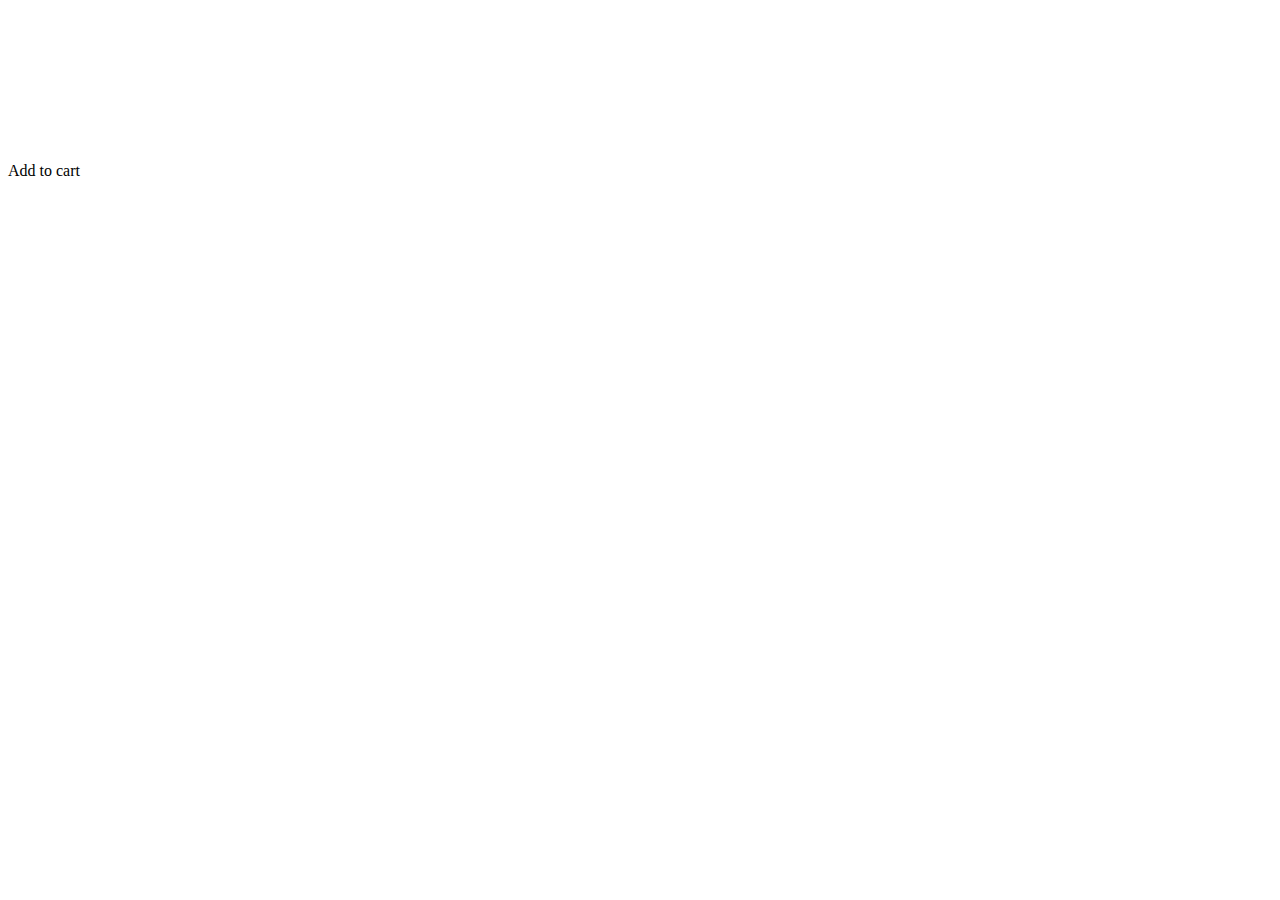
==== app/index.html @ c0d1b44d "Merge 70d07b01239157a41a69deb8fb4cd521e97755f4 into 593dfa5a5c3990608aa17533c5f5bc6cc156f8f8" ====
<!DOCTYPE html>
<html lang="en">
  <head>
    <meta charset="UTF-8" />
    <link rel="icon" type="image/svg+xml" href="favicon.svg" />
    <meta
      name="viewport"
      content="width=device-width, initial-scale=1.0"
    />
    <title>Multiform App</title>
  </head>
  <body>
    <header></header>
    <main id="app">
      <div class="left">
        <div id="p5-container"></div>
        <div id="p5-switcher"></div>
      </div>

      <canvas id="renderer"> </canvas>
    </main>
    <footer>
      <div id="p5-controls" class="control-target"></div>
      <!-- </div> -->
      <div id="buy">Add to cart</div>
    </footer>
    <script type="module" src="./app.js"></script>
  </body>
</html>
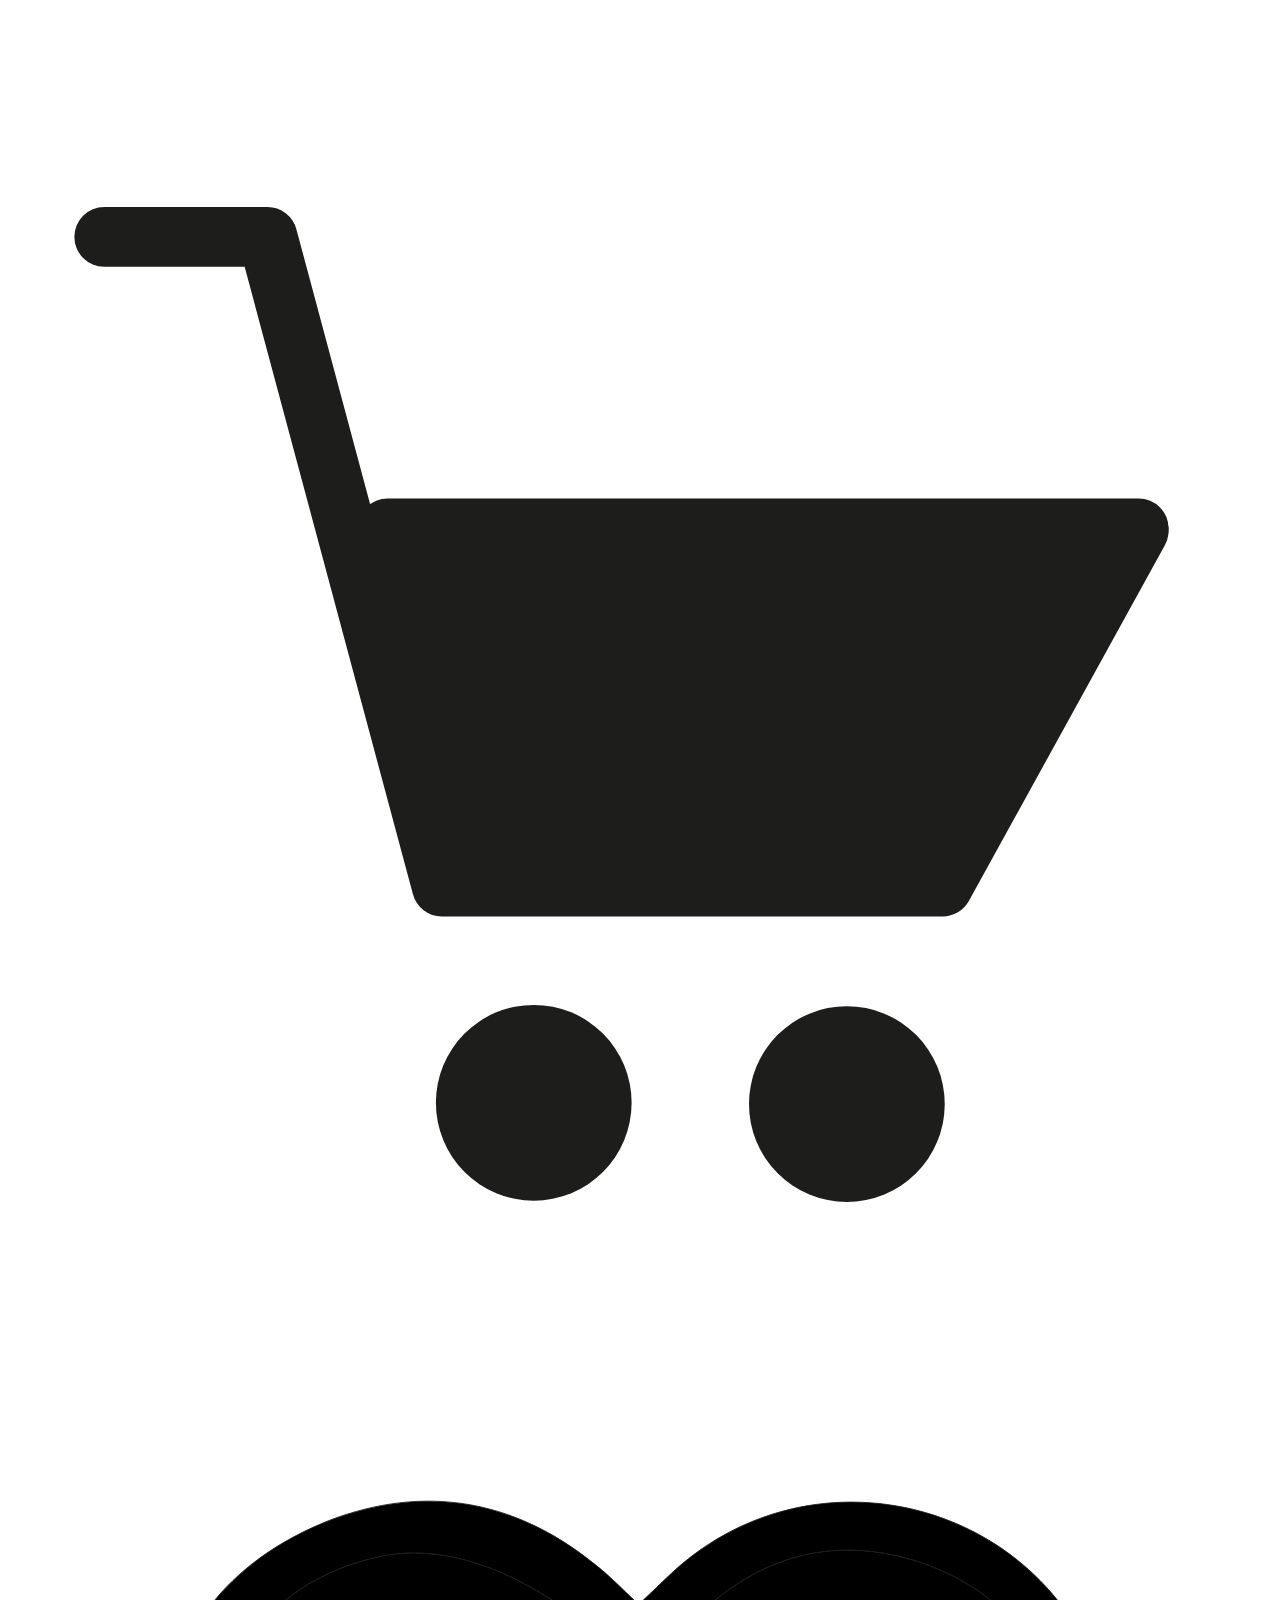
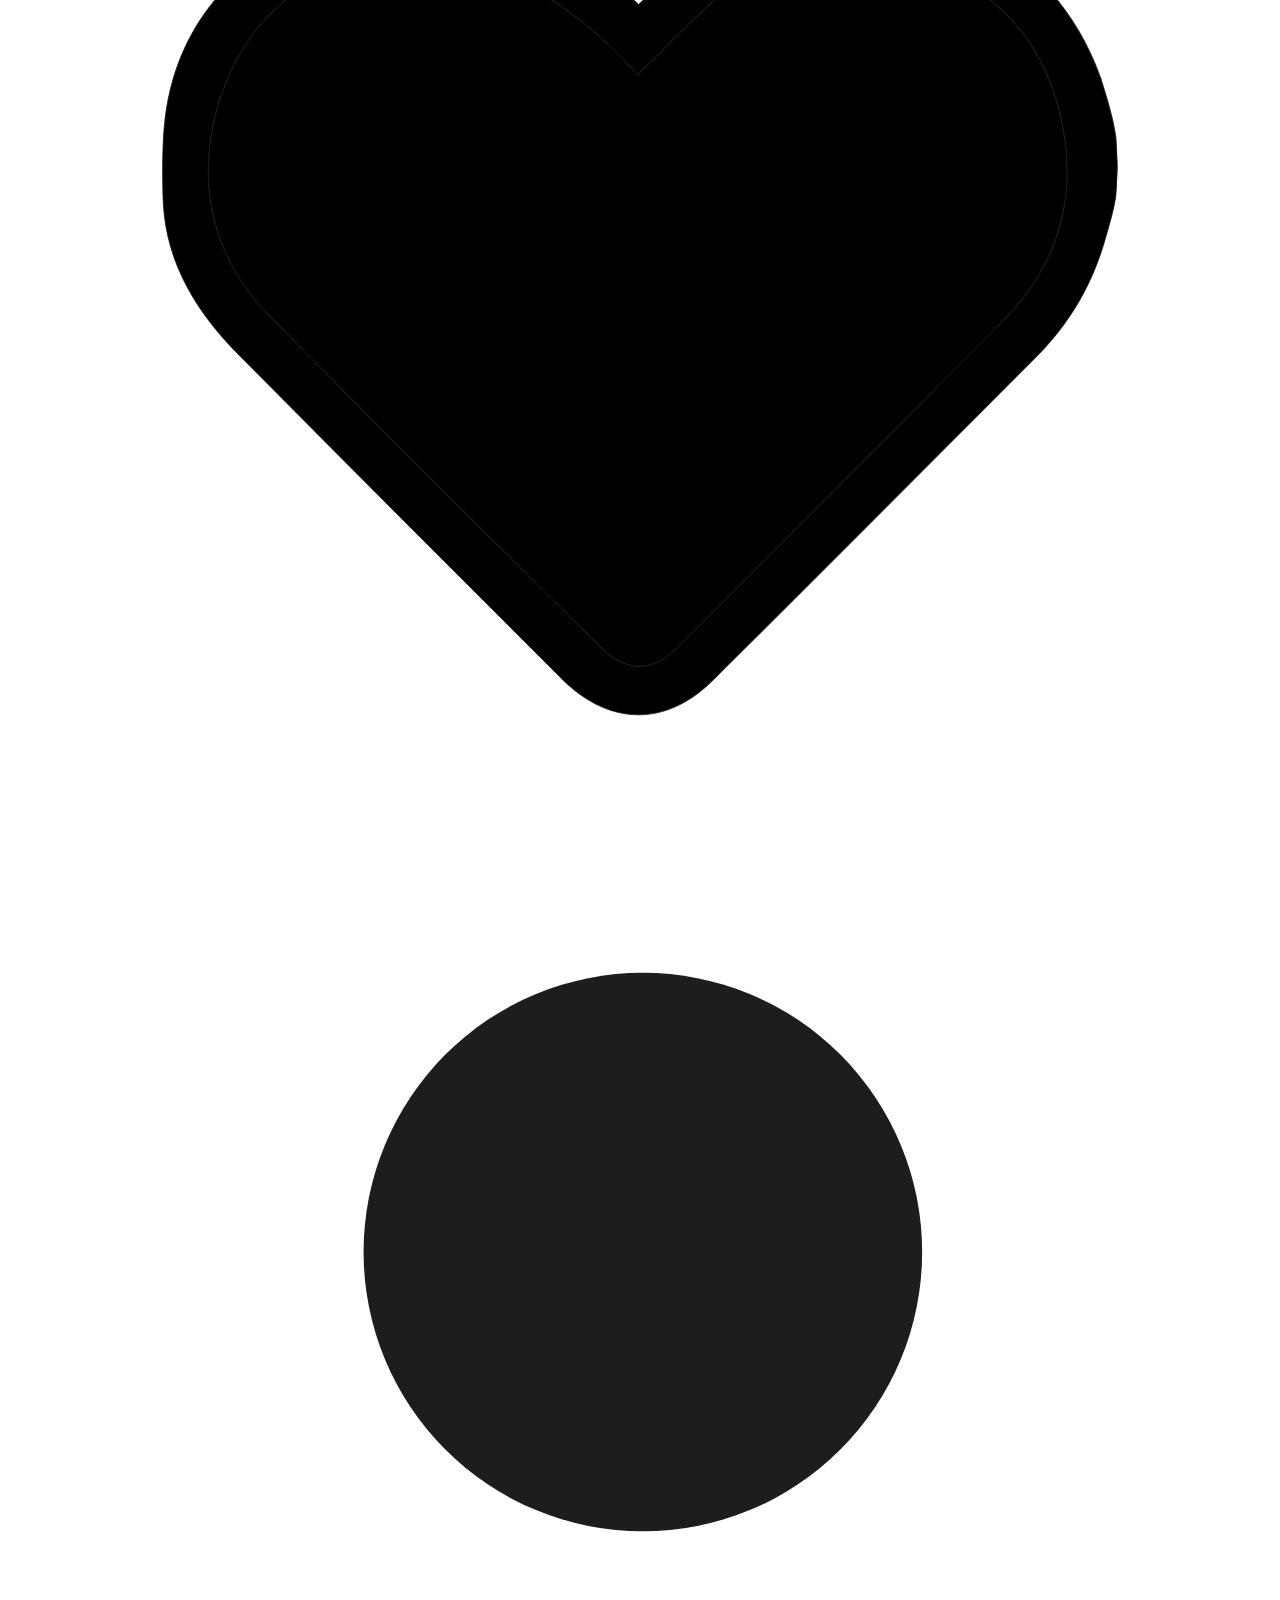
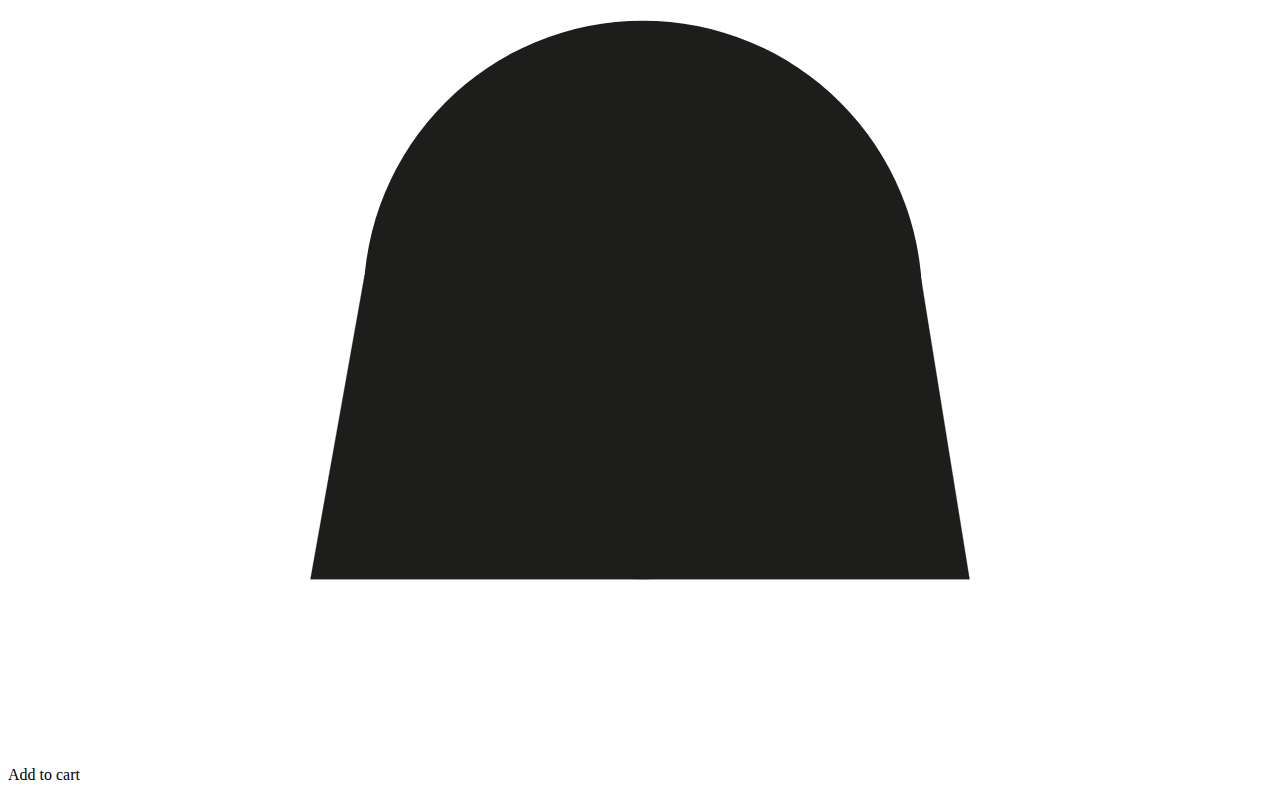
==== commit e02eb412: "Header App + CSS" ====
--- a/app/index.html
+++ b/app/index.html
@@ -3,14 +3,20 @@
   <head>
     <meta charset="UTF-8" />
     <link rel="icon" type="image/svg+xml" href="favicon.svg" />
-    <meta
-      name="viewport"
-      content="width=device-width, initial-scale=1.0"
-    />
+    <meta name="viewport" content="width=device-width, initial-scale=1.0" />
     <title>Multiform App</title>
   </head>
   <body>
-    <header></header>
+    <header>
+      <a href="index.html" class="Menu">
+        <div></div>
+        <div></div>
+        <div></div>
+      </a>
+      <a href="" class="Panier"><img src="/IMG/caddy.svg" alt="" /></a>
+      <a href="" class="Coeur"><img src="/IMG/heart.svg" alt="" /></a>
+      <a href="" class="User"><img src="/IMG/User.svg" alt="" /></a>
+    </header>
     <main id="app">
       <div class="left">
         <div id="p5-container"></div>
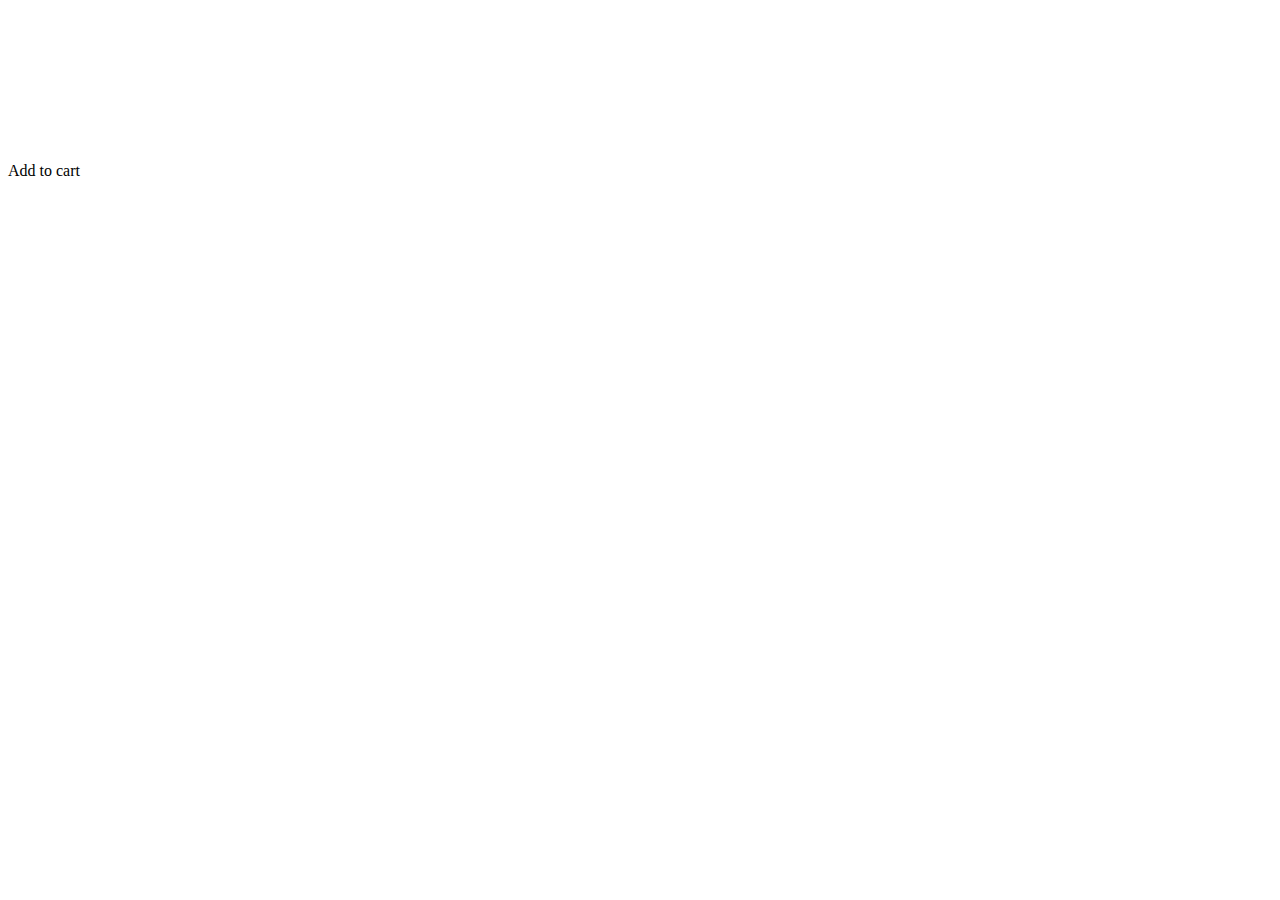
==== commit 19be3cb5: "Merge c6ce89d7fa16e4e6f43189e2707de36d47a5e35d into 593dfa5a5c3990608aa17533c5f5bc6cc156f8f8" ====
--- a/app/index.html
+++ b/app/index.html
@@ -3,20 +3,14 @@
   <head>
     <meta charset="UTF-8" />
     <link rel="icon" type="image/svg+xml" href="favicon.svg" />
-    <meta name="viewport" content="width=device-width, initial-scale=1.0" />
+    <meta
+      name="viewport"
+      content="width=device-width, initial-scale=1.0"
+    />
     <title>Multiform App</title>
   </head>
   <body>
-    <header>
-      <a href="index.html" class="Menu">
-        <div></div>
-        <div></div>
-        <div></div>
-      </a>
-      <a href="" class="Panier"><img src="/IMG/caddy.svg" alt="" /></a>
-      <a href="" class="Coeur"><img src="/IMG/heart.svg" alt="" /></a>
-      <a href="" class="User"><img src="/IMG/User.svg" alt="" /></a>
-    </header>
+    <header></header>
     <main id="app">
       <div class="left">
         <div id="p5-container"></div>
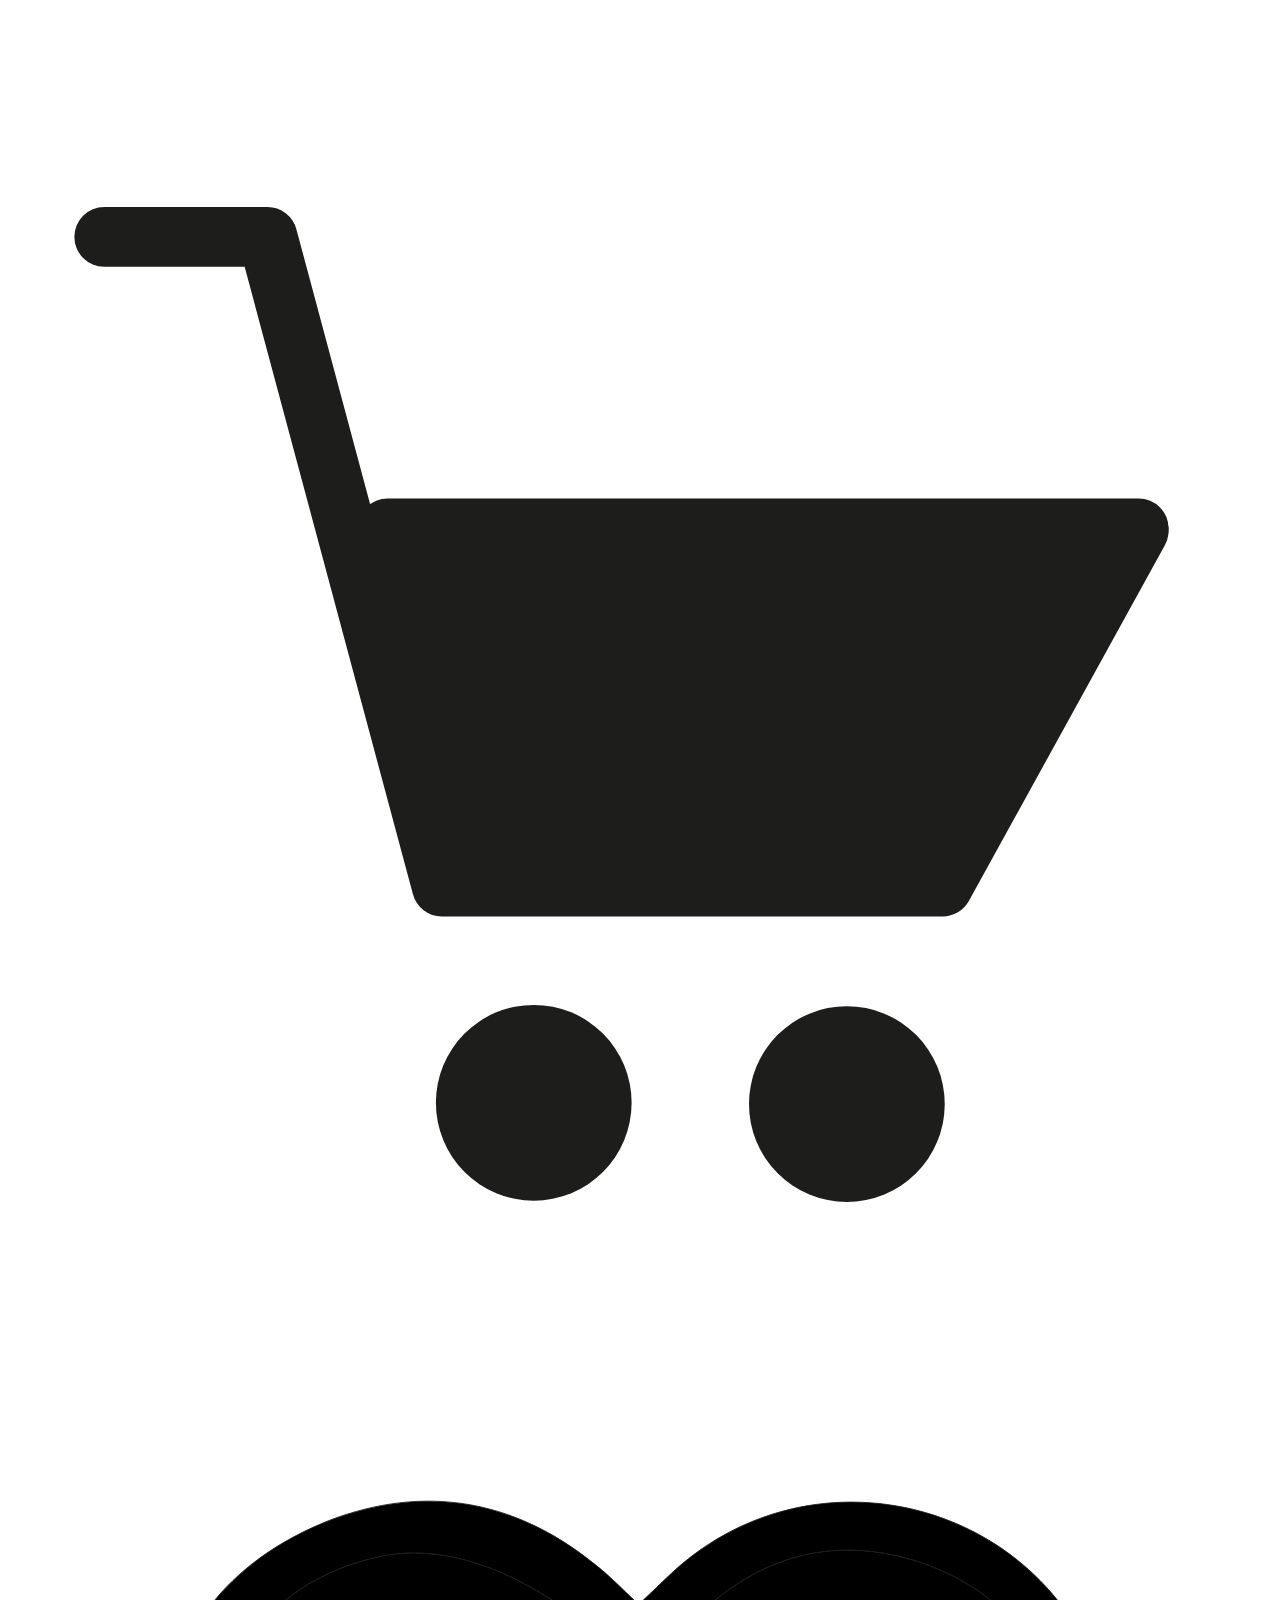
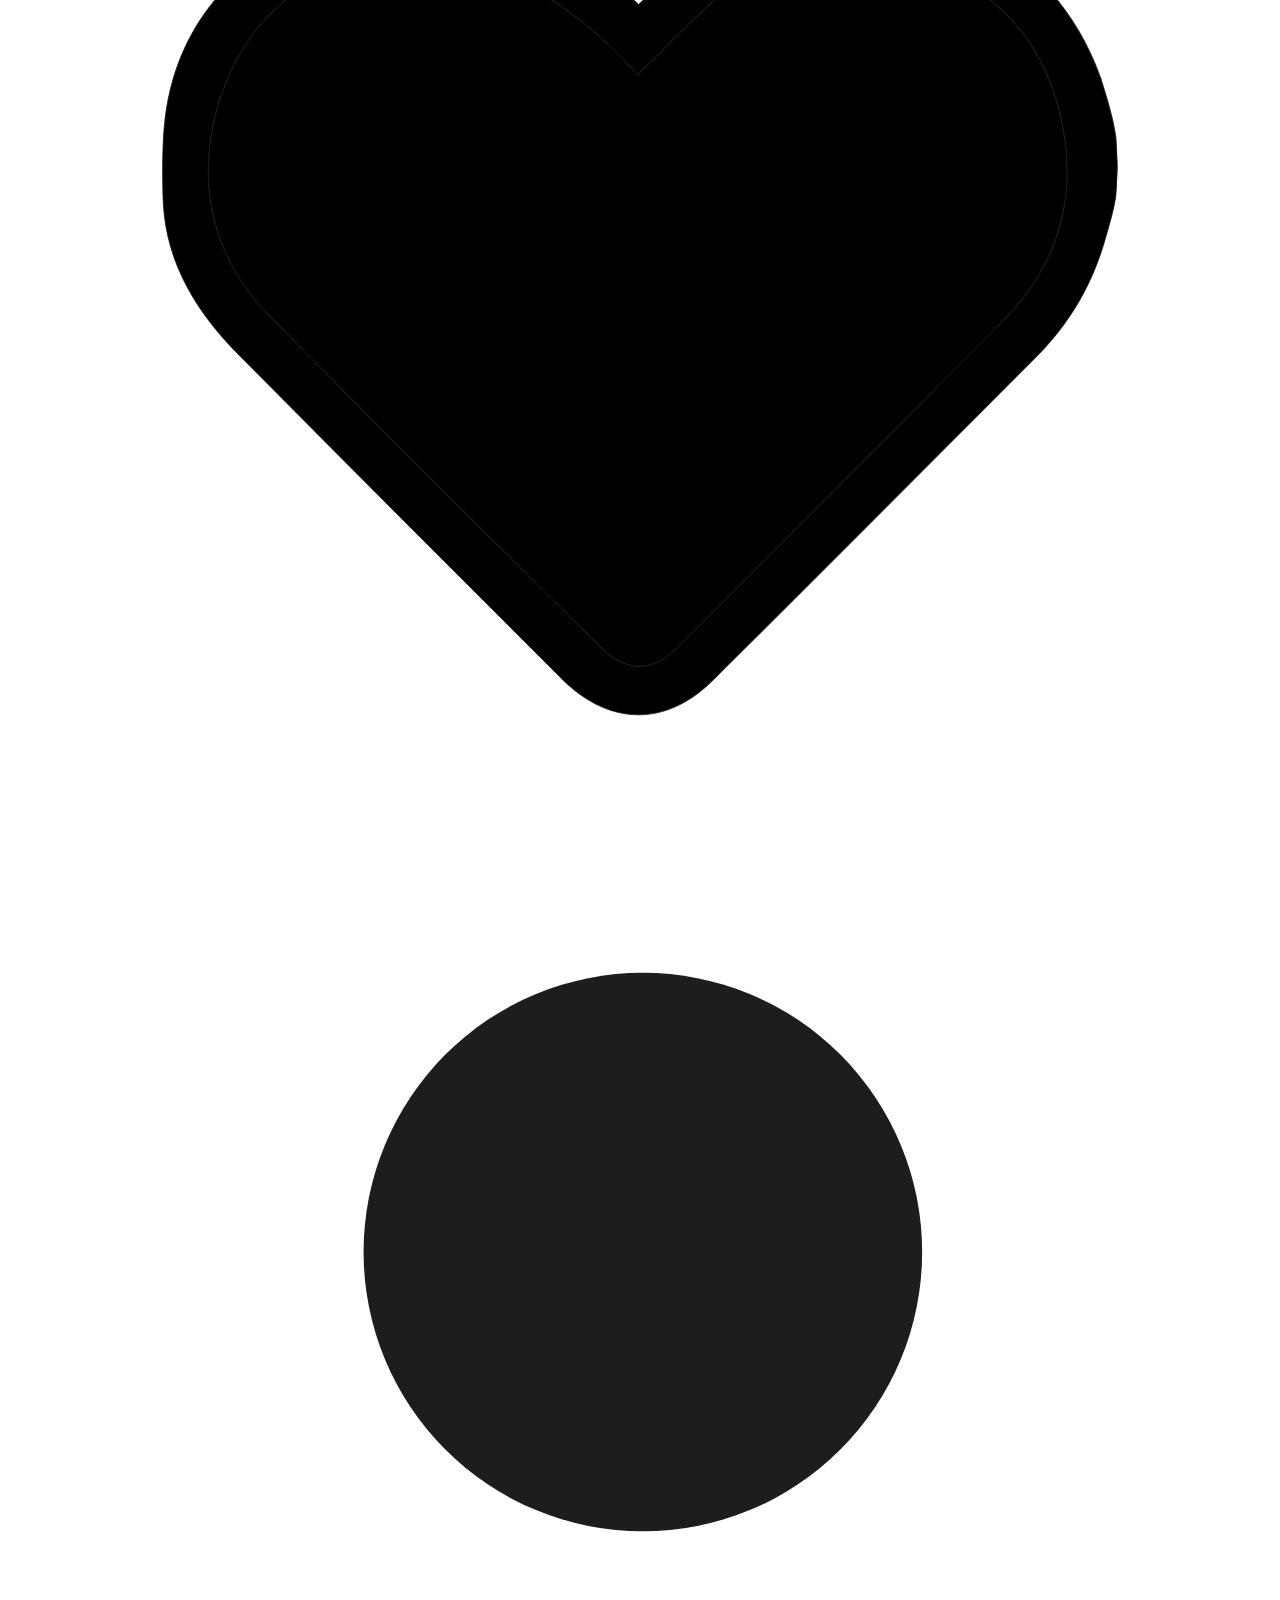
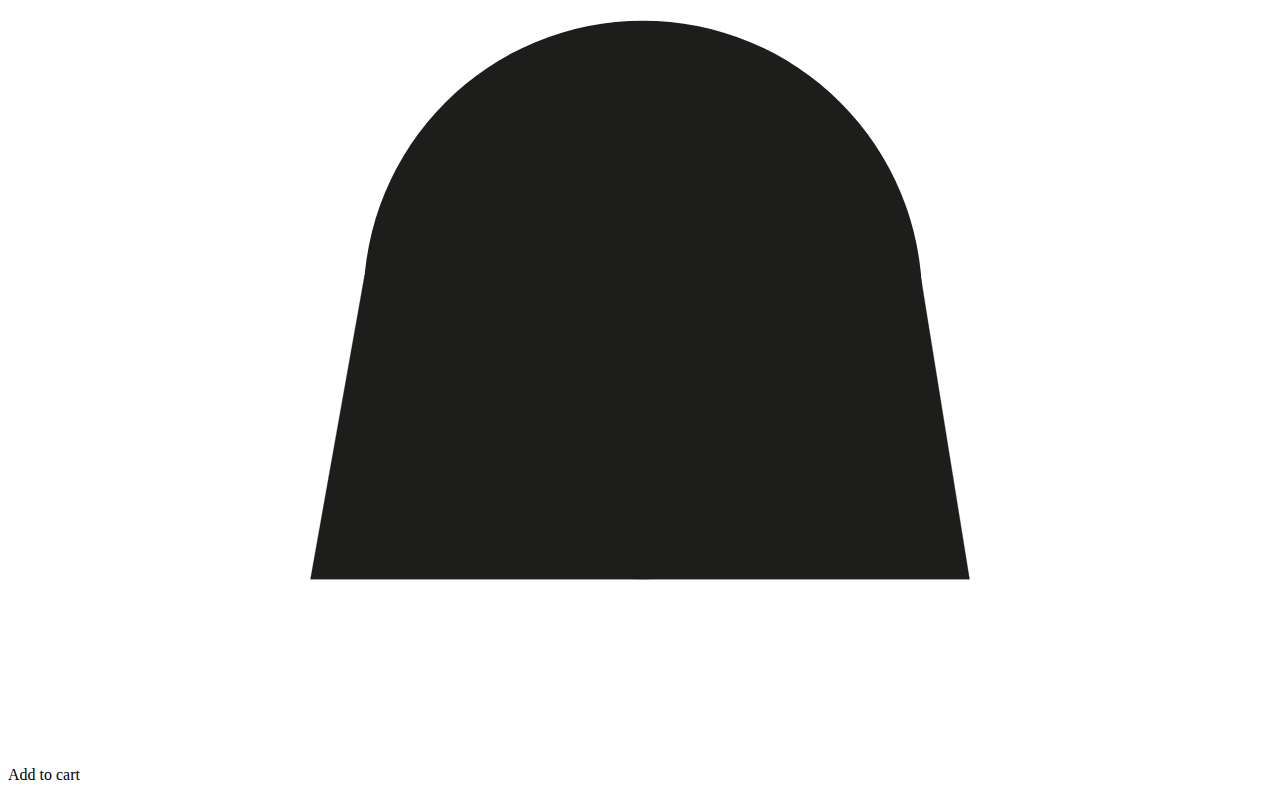
==== commit 5db392ff: "Merge d60d17ed5e544d24b01d1c7642036e1500a8cbad into 593dfa5a5c3990608aa17533c5f5bc6cc156f8f8" ====
--- a/app/index.html
+++ b/app/index.html
@@ -3,14 +3,20 @@
   <head>
     <meta charset="UTF-8" />
     <link rel="icon" type="image/svg+xml" href="favicon.svg" />
-    <meta
-      name="viewport"
-      content="width=device-width, initial-scale=1.0"
-    />
+    <meta name="viewport" content="width=device-width, initial-scale=1.0" />
     <title>Multiform App</title>
   </head>
   <body>
-    <header></header>
+    <header>
+      <a href="/index.html" class="Menu">
+        <div></div>
+        <div></div>
+        <div></div>
+      </a>
+      <a href="" class="Panier"><img src="/IMG/caddy.svg" alt="" /></a>
+      <a href="" class="Coeur"><img src="/IMG/heart.svg" alt="" /></a>
+      <a href="" class="User"><img src="/IMG/User.svg" alt="" /></a>
+    </header>
     <main id="app">
       <div class="left">
         <div id="p5-container"></div>
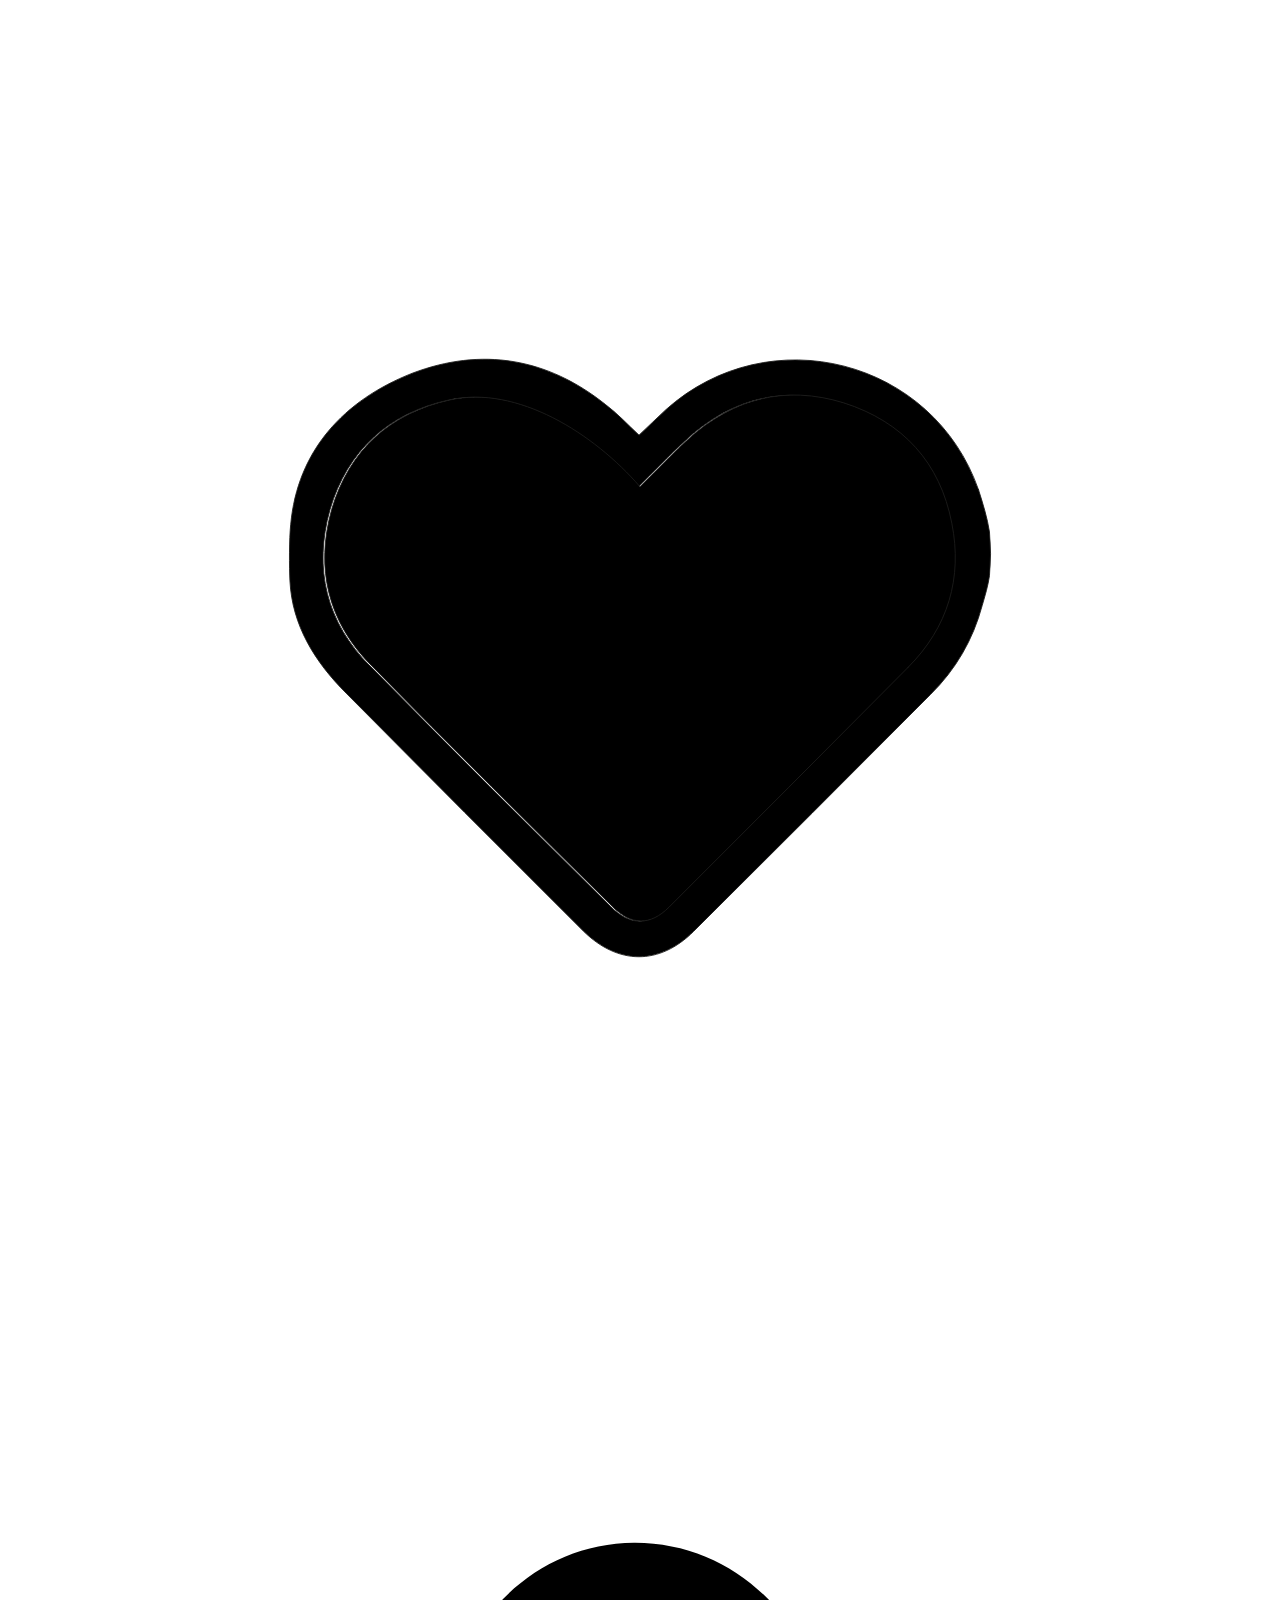
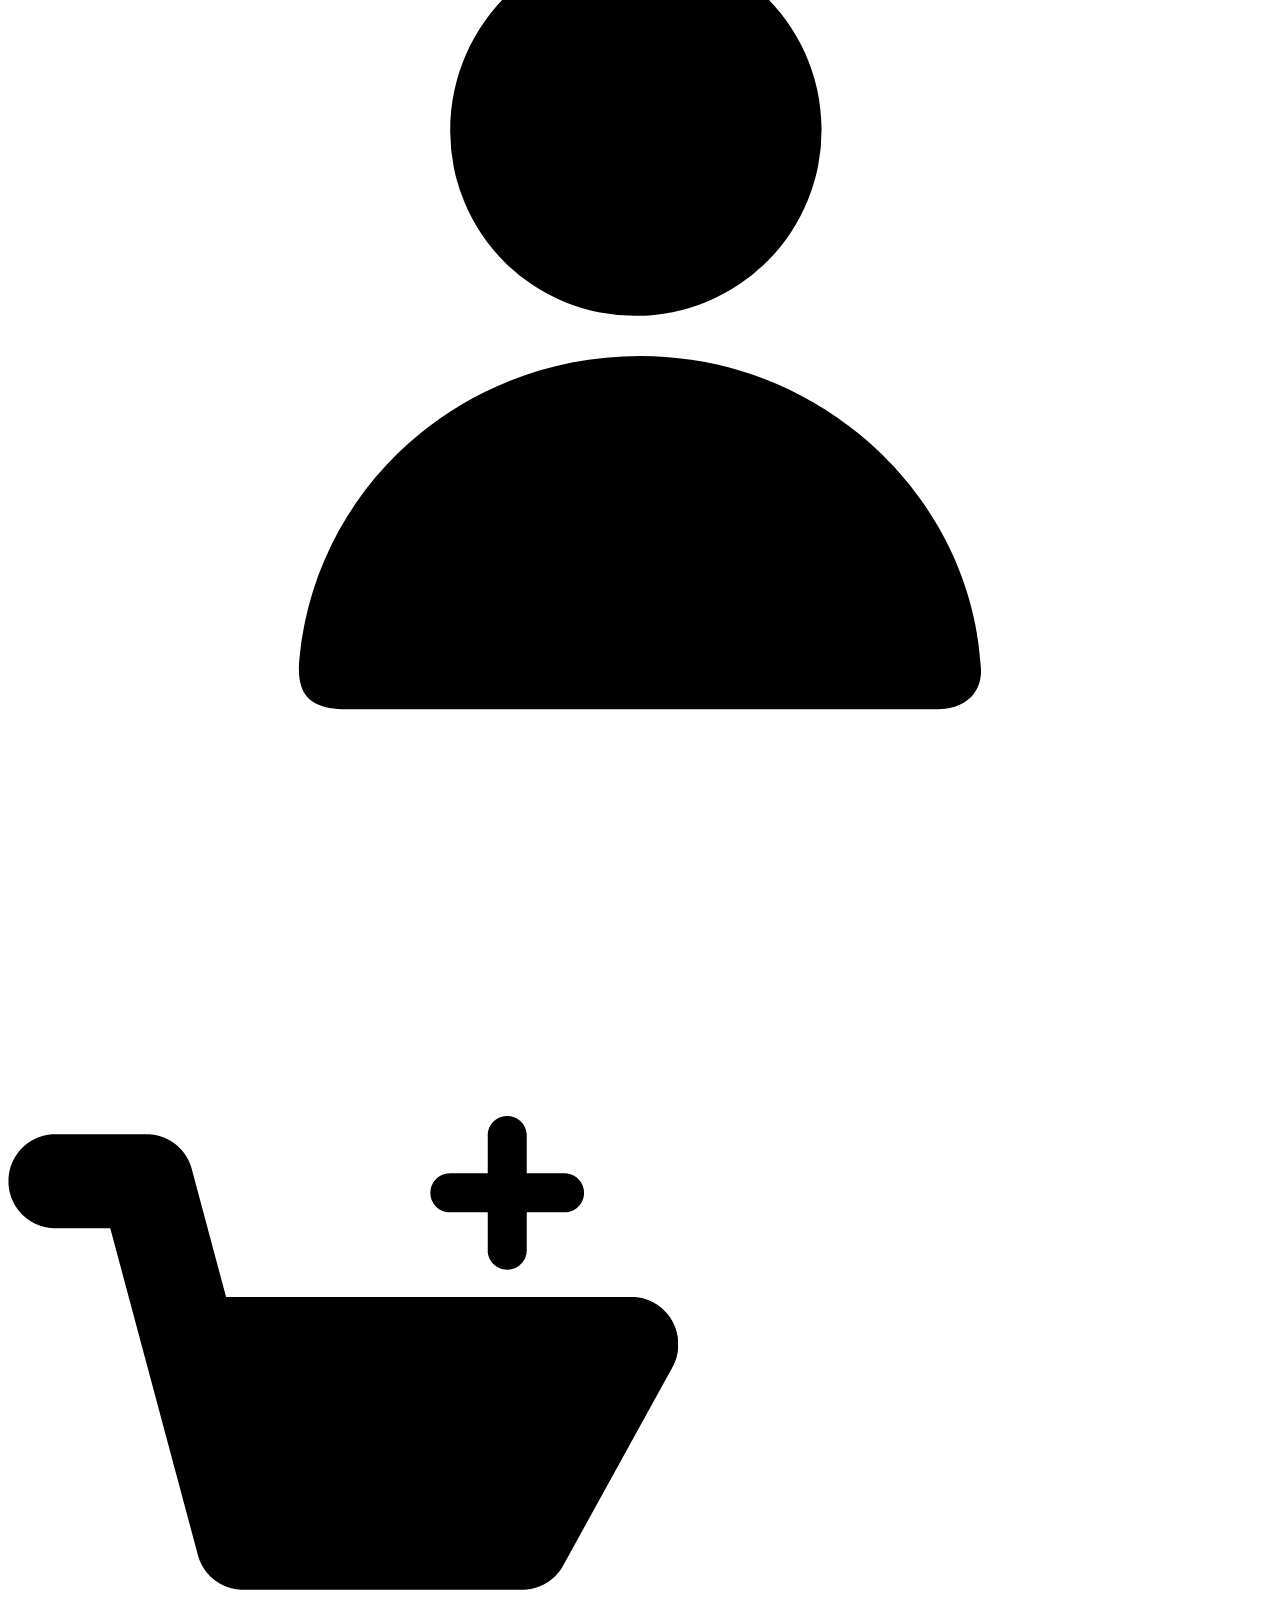
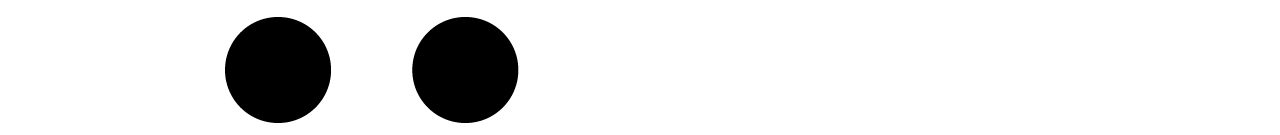
==== commit 5ff7be28: "Base appli + Design Luba" ====
--- a/app/index.html
+++ b/app/index.html
@@ -28,7 +28,9 @@
     <footer>
       <div id="p5-controls" class="control-target"></div>
       <!-- </div> -->
-      <div id="buy">Add to cart</div>
+      <div id="buy">
+        <img src="/app/images/Fichier 2.png" alt="" />
+      </div>
     </footer>
     <script type="module" src="./app.js"></script>
   </body>
